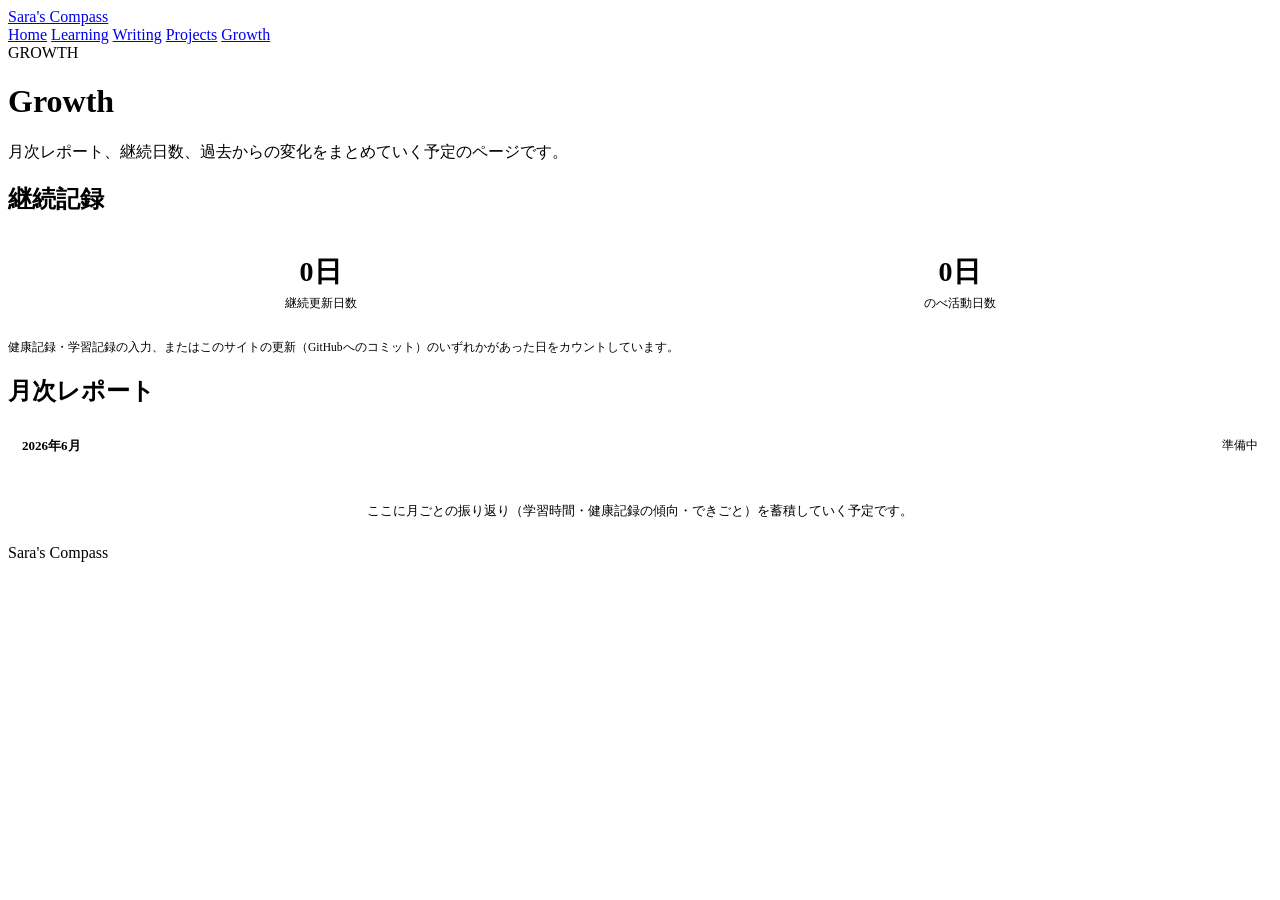
==== growth.html @ e3eaba7a "Add files via upload" ====
<!DOCTYPE html>
<html lang="ja">
<head>
<meta charset="UTF-8">
<meta name="viewport" content="width=device-width, initial-scale=1.0">
<title>Growth | Sara's Compass</title>
<link rel="stylesheet" href="style.css">
<style>
  body { --page-accent: var(--accent-health); --page-accent-soft: var(--accent-health-soft); --page-accent-dark: var(--accent-health-dark); }

  .streak-grid { display: grid; grid-template-columns: repeat(2, 1fr); gap: 14px; }
  @media (max-width: 600px) { .streak-grid { grid-template-columns: 1fr; } }

  .streak-card {
    background: var(--base-bg);
    border: 1px solid var(--base-border);
    border-radius: var(--radius-md);
    padding: 18px;
    text-align: center;
  }
  .streak-card .s-num { font-size: 28px; font-weight: 800; color: var(--page-accent-dark); }
  .streak-card .s-label { font-size: 12px; color: var(--ink-soft); margin-top: 4px; }

  .placeholder-note {
    text-align: center;
    padding: 24px;
    font-size: 12.5px;
    color: var(--ink-soft);
    background: var(--base-bg);
    border: 1px dashed var(--base-border);
    border-radius: var(--radius-md);
  }

  .month-list { display: flex; flex-direction: column; gap: 10px; }
  .month-row {
    display: flex; justify-content: space-between; align-items: center;
    border: 1px solid var(--base-border); border-radius: 8px;
    padding: 10px 14px; font-size: 13px;
  }
  .month-row .m-name { font-weight: 700; }
  .month-row .m-status { font-size: 11.5px; color: var(--ink-soft); }
</style>
</head>
<body>
<div class="page">

  <header class="site-header">
    <a href="index.html" class="logo"><img src="images/logo-icon.png" alt="">Sara's Compass</a>
    <nav>
      <a href="index.html">Home</a>
      <a href="learning.html">Learning</a>
      <a href="writing.html">Writing</a>
      <a href="projects.html">Projects</a>
      <a href="growth.html" class="active">Growth</a>
    </nav>
  </header>

  <div class="page-hero">
    <div class="eyebrow">GROWTH</div>
    <h1>Growth</h1>
    <p>月次レポート、継続日数、過去からの変化をまとめていく予定のページです。</p>
  </div>

  <div class="card">
    <h2>継続記録</h2>
    <div class="streak-grid">
      <div class="streak-card">
        <div class="s-num" id="streak-days">—</div>
        <div class="s-label">継続更新日数</div>
      </div>
      <div class="streak-card">
        <div class="s-num" id="total-days">—</div>
        <div class="s-label">のべ活動日数</div>
      </div>
    </div>
    <p style="font-size:11.5px; color:var(--ink-soft); margin-top:10px; margin-bottom:0;">
      健康記録・学習記録の入力、またはこのサイトの更新（GitHubへのコミット）のいずれかがあった日をカウントしています。
    </p>
  </div>

  <div class="card">
    <h2>月次レポート</h2>
    <div class="month-list">
      <div class="month-row">
        <span class="m-name">2026年6月</span>
        <span class="m-status">準備中</span>
      </div>
    </div>
    <div class="placeholder-note" style="margin-top:14px;">
      ここに月ごとの振り返り（学習時間・健康記録の傾向・できごと）を蓄積していく予定です。
    </div>
  </div>

  <footer class="site-footer">
    Sara's Compass
  </footer>

</div>

<script>
  const HEALTH_GAS_URL = 'https://script.google.com/macros/s/AKfycbxcG5koxkbuJ7c44aPmVAe-jpXJXW8dsl4aot_tIniA7-Nc7GJm3r-AOQHyXrndb4Mv/exec';
  const STUDY_GAS_URL = 'https://script.google.com/macros/s/AKfycbwaZx_bNjdmJnyV2wSdmSrdyR-SYGlVUEMKDazAEW4oGb7INTFfntMZIomzItU-MBJvTQ/exec';
  const GITHUB_API_URL = 'https://api.github.com/repos/sara-otsubo/sara-otsubo.github.io/commits?per_page=100';

  function toDateStr(d) {
    // タイムゾーンに関わらず "YYYY-MM-DD" の日付文字列に正規化
    const dt = new Date(d);
    const tz = dt.getTimezoneOffset() * 60000;
    return new Date(dt - tz).toISOString().slice(0, 10);
  }

  async function fetchHealthDates() {
    try {
      const res = await fetch(HEALTH_GAS_URL);
      const rows = await res.json();
      return rows.map(r => String(r.date).slice(0, 10)).filter(Boolean);
    } catch (e) { return []; }
  }

  async function fetchStudyDates() {
    try {
      const res = await fetch(STUDY_GAS_URL + '?type=log');
      const rows = await res.json();
      return rows.map(r => String(r.date).slice(0, 10)).filter(Boolean);
    } catch (e) { return []; }
  }

  async function fetchCommitDates() {
    try {
      const res = await fetch(GITHUB_API_URL);
      const commits = await res.json();
      if (!Array.isArray(commits)) return [];
      return commits.map(c => toDateStr(c.commit.author.date));
    } catch (e) { return []; }
  }

  function calcStreak(dateSet) {
    let streak = 0;
    let cursor = new Date();
    while (true) {
      const ds = toDateStr(cursor);
      if (dateSet.has(ds)) {
        streak++;
        cursor.setDate(cursor.getDate() - 1);
      } else {
        break;
      }
    }
    return streak;
  }

  async function loadStreak() {
    const [healthDates, studyDates, commitDates] = await Promise.all([
      fetchHealthDates(), fetchStudyDates(), fetchCommitDates()
    ]);
    const allDates = new Set([...healthDates, ...studyDates, ...commitDates]);

    const streak = calcStreak(allDates);
    document.getElementById('streak-days').textContent = streak + '日';
    document.getElementById('total-days').textContent = allDates.size + '日';
  }

  loadStreak();
</script>
<script src="secret.js"></script>
</body>
</html>
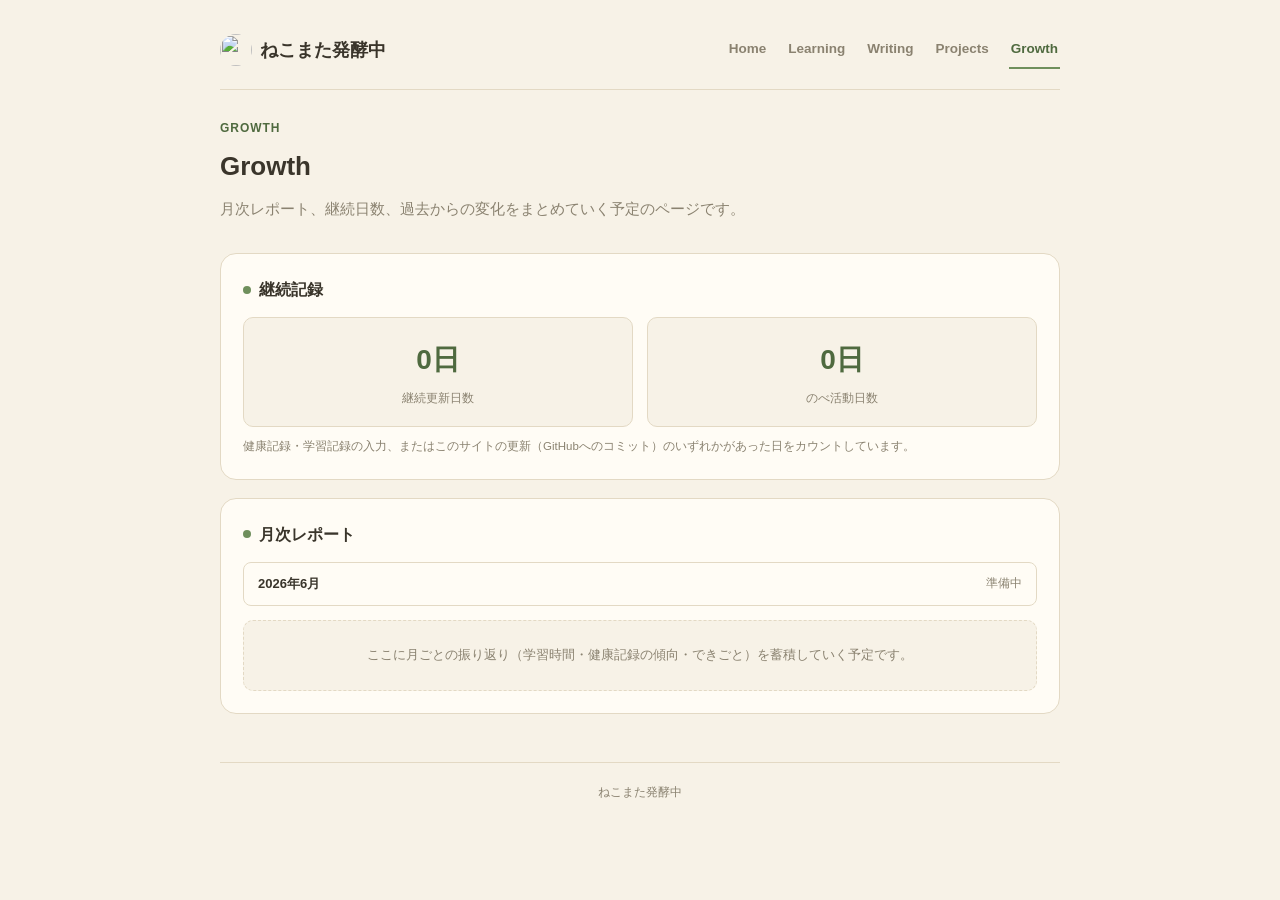
==== commit 18dc95a5: "Add files via upload" ====
--- a/growth.html
+++ b/growth.html
@@ -3,7 +3,7 @@
 <head>
 <meta charset="UTF-8">
 <meta name="viewport" content="width=device-width, initial-scale=1.0">
-<title>Growth | Sara's Compass</title>
+<title>Growth | ねこまた発酵中</title>
 <link rel="stylesheet" href="style.css">
 <style>
   body { --page-accent: var(--accent-health); --page-accent-soft: var(--accent-health-soft); --page-accent-dark: var(--accent-health-dark); }
@@ -45,7 +45,7 @@
 <div class="page">
 
   <header class="site-header">
-    <a href="index.html" class="logo"><img src="images/logo-icon.png" alt="">Sara's Compass</a>
+    <a href="index.html" class="logo"><img src="images/logo-icon.png" alt="">ねこまた発酵中</a>
     <nav>
       <a href="index.html">Home</a>
       <a href="learning.html">Learning</a>
@@ -92,7 +92,7 @@
   </div>
 
   <footer class="site-footer">
-    Sara's Compass
+    ねこまた発酵中
   </footer>
 
 </div>
--- a/style.css
+++ b/style.css
@@ -0,0 +1,332 @@
+/* ===========================================
+   共通スタイルシート
+   ベージュベース ＋ ページごとのアクセントカラー
+   =========================================== */
+
+:root {
+  /* ベース（共通） */
+  --base-bg: #f7f2e7;
+  --base-bg-card: #fffcf5;
+  --base-border: #e3d9c4;
+  --ink: #3a352b;
+  --ink-soft: #8a8270;
+
+  /* アクセント：トップページ（マリ・オレンジ） */
+  --accent-top: #d97a3f;
+  --accent-top-soft: #f0d9c4;
+  --accent-top-dark: #a85a2a;
+
+  /* アクセント：勉強記録（ジオ・ピンク） */
+  --accent-study: #d4537e;
+  --accent-study-soft: #f4c0d1;
+  --accent-study-dark: #993556;
+
+  /* アクセント：健康記録（ガジュマル・明るい緑） */
+  --accent-health: #6f8f5c;
+  --accent-health-soft: #d9e5cd;
+  --accent-health-dark: #4f6a3f;
+
+  /* アクセント：ブログ（深緑・知的で誠実） */
+  --accent-blog: #2f4d3a;
+  --accent-blog-soft: #d6e0d8;
+  --accent-blog-dark: #1d2f23;
+
+  /* アクセント：その他（グレー） */
+  --accent-other: #7a7670;
+  --accent-other-soft: #e3e0d9;
+  --accent-other-dark: #5a564f;
+
+  /* アクセント：Reading（澄んだ青） */
+  --accent-reading: #3a7ca5;
+  --accent-reading-soft: #cfe3ee;
+  --accent-reading-dark: #265e80;
+
+  /* アクセント：支出推移（ゴールド） */
+  --accent-expense: #b8860b;
+  --accent-expense-soft: #ecd9a8;
+  --accent-expense-dark: #8a6508;
+
+  --radius-md: 10px;
+  --radius-lg: 16px;
+}
+
+* { box-sizing: border-box; }
+
+html { overflow-x: hidden; }
+
+body {
+  margin: 0;
+  font-family: 'Zen Maru Gothic', 'Hiragino Maru Gothic ProN', 'Yu Gothic', sans-serif;
+  background: var(--base-bg);
+  color: var(--ink);
+  line-height: 1.7;
+  overflow-x: hidden;
+}
+
+.page {
+  max-width: 880px;
+  margin: 0 auto;
+  padding: 32px 20px 60px;
+  width: 100%;
+}
+
+/* ヘッダー（全ページ共通の枠、アクセント色だけ変わる） */
+.site-header {
+  display: flex;
+  align-items: center;
+  justify-content: space-between;
+  padding-bottom: 20px;
+  margin-bottom: 28px;
+  border-bottom: 1px solid var(--base-border);
+  flex-wrap: wrap;
+  gap: 10px;
+}
+
+.site-header .logo {
+  font-size: 18px;
+  font-weight: 800;
+  color: var(--ink);
+  text-decoration: none;
+  display: flex;
+  align-items: center;
+  gap: 8px;
+  flex-shrink: 0;
+}
+
+.site-header .logo img {
+  width: 32px;
+  height: 32px;
+  border-radius: 50%;
+  object-fit: cover;
+}
+
+.site-header nav {
+  display: flex;
+  gap: 18px;
+  overflow-x: auto;
+  -webkit-overflow-scrolling: touch;
+  scrollbar-width: none;
+  max-width: 100%;
+}
+
+.site-header nav::-webkit-scrollbar { display: none; }
+
+.site-header nav a {
+  font-size: 13.5px;
+  font-weight: 700;
+  color: var(--ink-soft);
+  text-decoration: none;
+  padding: 6px 2px;
+  border-bottom: 2px solid transparent;
+  transition: color .15s, border-color .15s;
+  white-space: nowrap;
+  flex-shrink: 0;
+}
+
+.site-header nav a:hover {
+  color: var(--ink);
+}
+
+.site-header nav a.active {
+  color: var(--page-accent-dark);
+  border-bottom-color: var(--page-accent);
+}
+
+/* ページタイトルブロック */
+.page-hero {
+  margin-bottom: 32px;
+}
+
+.page-hero .eyebrow {
+  font-size: 12px;
+  font-weight: 700;
+  letter-spacing: 0.08em;
+  color: var(--page-accent-dark);
+  margin-bottom: 6px;
+}
+
+.page-hero h1 {
+  margin: 0 0 8px;
+  font-size: 26px;
+  font-weight: 800;
+  color: var(--ink);
+}
+
+.page-hero p {
+  margin: 0;
+  font-size: 14.5px;
+  color: var(--ink-soft);
+}
+
+/* カード */
+.card {
+  background: var(--base-bg-card);
+  border: 1px solid var(--base-border);
+  border-radius: var(--radius-lg);
+  padding: 22px;
+  margin-bottom: 18px;
+  overflow-x: hidden;
+}
+
+.card h2 {
+  margin: 0 0 14px;
+  font-size: 16px;
+  font-weight: 800;
+  color: var(--ink);
+  display: flex;
+  align-items: center;
+  gap: 8px;
+}
+
+.card h2::before {
+  content: '';
+  width: 8px;
+  height: 8px;
+  border-radius: 50%;
+  background: var(--page-accent);
+  display: inline-block;
+}
+
+/* アクセントボタン */
+.btn-accent {
+  display: inline-flex;
+  align-items: center;
+  gap: 6px;
+  background: var(--page-accent);
+  color: #fffdf8;
+  border: none;
+  border-radius: 999px;
+  padding: 10px 20px;
+  font-size: 13.5px;
+  font-weight: 700;
+  text-decoration: none;
+  cursor: pointer;
+  transition: opacity .15s;
+}
+
+.btn-accent:hover { opacity: 0.85; }
+
+/* タグ・チップ */
+.tag {
+  display: inline-block;
+  background: var(--page-accent-soft);
+  color: var(--page-accent-dark);
+  border-radius: 999px;
+  padding: 3px 12px;
+  font-size: 11.5px;
+  font-weight: 700;
+}
+
+/* グリッドカード（トップページのナビカード等） */
+.nav-grid {
+  display: grid;
+  grid-template-columns: repeat(2, 1fr);
+  gap: 16px;
+}
+
+.nav-card {
+  display: block;
+  background: var(--base-bg-card);
+  border: 1px solid var(--base-border);
+  border-radius: var(--radius-lg);
+  padding: 20px;
+  text-decoration: none;
+  color: var(--ink);
+  transition: transform .15s, box-shadow .15s;
+  border-left: 4px solid var(--card-accent, var(--page-accent));
+}
+
+.nav-card:hover {
+  transform: translateY(-2px);
+  box-shadow: 0 4px 14px rgba(0,0,0,0.06);
+}
+
+.nav-card .nc-title {
+  font-size: 15.5px;
+  font-weight: 800;
+  margin-bottom: 4px;
+}
+
+.nav-card .nc-desc {
+  font-size: 12.5px;
+  color: var(--ink-soft);
+}
+
+footer.site-footer {
+  margin-top: 48px;
+  padding-top: 20px;
+  border-top: 1px solid var(--base-border);
+  font-size: 11.5px;
+  color: var(--ink-soft);
+  text-align: center;
+}
+
+/* ===========================================
+   スマホ向けレイアウト調整
+   =========================================== */
+@media (max-width: 600px) {
+  .page {
+    padding: 20px 14px 44px;
+  }
+
+  .nav-grid {
+    grid-template-columns: 1fr;
+  }
+
+  .site-header {
+    padding-bottom: 14px;
+    margin-bottom: 20px;
+    flex-direction: column;
+    align-items: flex-start;
+  }
+
+  .site-header .logo {
+    font-size: 16px;
+  }
+
+  .site-header .logo img {
+    width: 28px;
+    height: 28px;
+  }
+
+  .site-header nav {
+    gap: 10px 14px;
+    width: 100%;
+    flex-wrap: wrap;
+    overflow-x: visible;
+  }
+
+  .site-header nav a {
+    font-size: 12.5px;
+  }
+
+  .page-hero h1 {
+    font-size: 21px;
+  }
+
+  .page-hero p {
+    font-size: 13.5px;
+  }
+
+  .card {
+    padding: 16px;
+  }
+
+  /* フォームの横並び要素は縦積みに */
+  .inline-row {
+    flex-wrap: wrap;
+  }
+
+  /* テーブルは横スクロールできるように */
+  table {
+    display: block;
+    overflow-x: auto;
+    -webkit-overflow-scrolling: touch;
+    white-space: nowrap;
+  }
+
+  /* 数値入力欄などが画面幅を超えないように */
+  input, select, textarea {
+    max-width: 100%;
+  }
+}
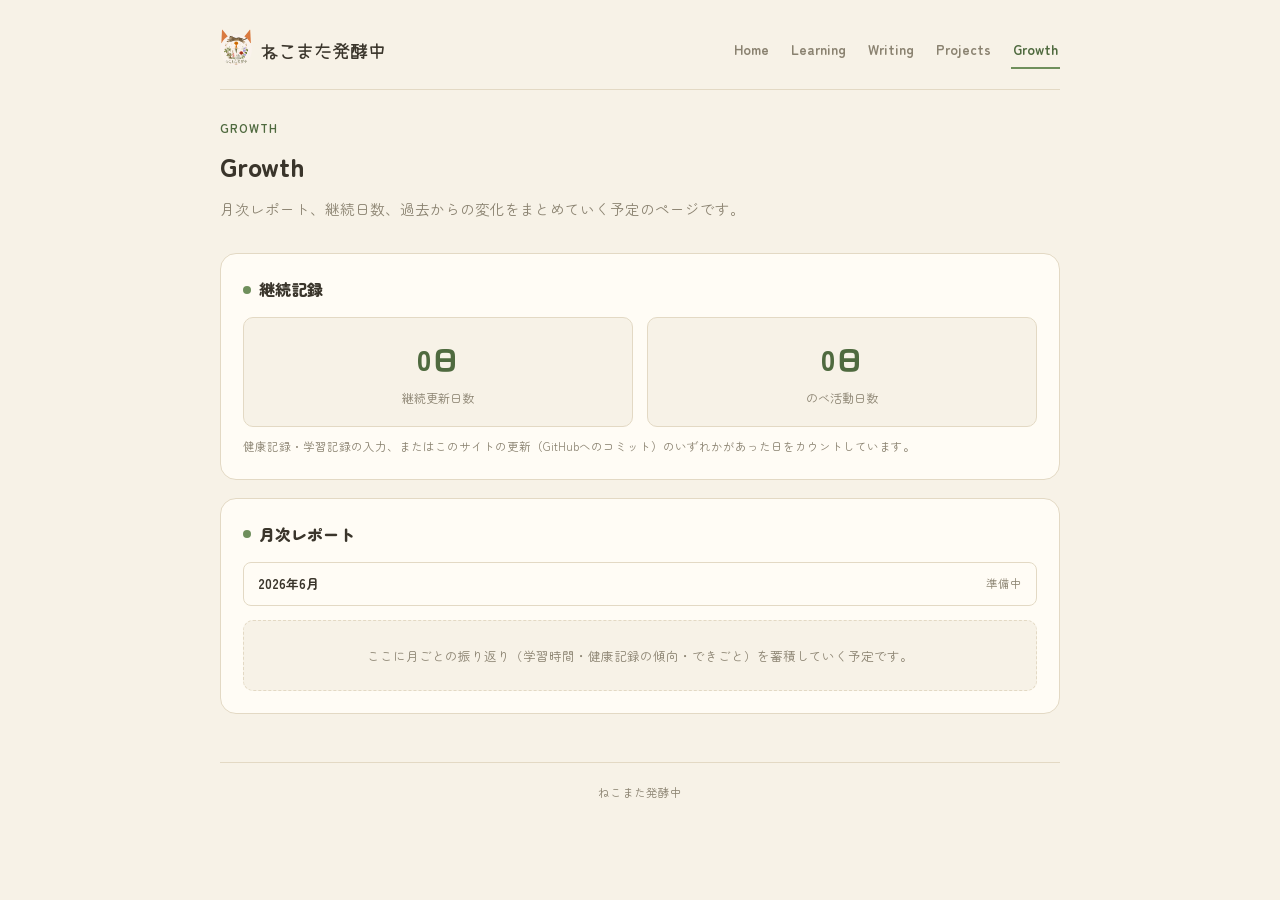
==== commit 5e4d09eb: "Add files via upload" ====
--- a/growth.html
+++ b/growth.html
@@ -45,7 +45,7 @@
 <div class="page">
 
   <header class="site-header">
-    <a href="index.html" class="logo"><img src="images/logo-icon.png" alt="">ねこまた発酵中</a>
+    <a href="index.html" class="logo"><span class="cat-ear-frame"><img src="images/logo-icon.png" alt=""></span><span class="playful-heading">ねこまた発酵中</span></a>
     <nav>
       <a href="index.html">Home</a>
       <a href="learning.html">Learning</a>
@@ -100,7 +100,7 @@
 <script>
   const HEALTH_GAS_URL = 'https://script.google.com/macros/s/AKfycbxcG5koxkbuJ7c44aPmVAe-jpXJXW8dsl4aot_tIniA7-Nc7GJm3r-AOQHyXrndb4Mv/exec';
   const STUDY_GAS_URL = 'https://script.google.com/macros/s/AKfycbwaZx_bNjdmJnyV2wSdmSrdyR-SYGlVUEMKDazAEW4oGb7INTFfntMZIomzItU-MBJvTQ/exec';
-  const GITHUB_API_URL = 'https://api.github.com/repos/sara-otsubo/sara-otsubo.github.io/commits?per_page=100';
+  const GITHUB_API_URL = 'https://api.github.com/repos/hakko-neko/hakko-neko.github.io/commits?per_page=100';
 
   function toDateStr(d) {
     // タイムゾーンに関わらず "YYYY-MM-DD" の日付文字列に正規化
--- a/style.css
+++ b/style.css
@@ -2,6 +2,8 @@
    共通スタイルシート
    ベージュベース ＋ ページごとのアクセントカラー
    =========================================== */
+
+@import url('https://fonts.googleapis.com/css2?family=Yomogi&family=Zen+Maru+Gothic:wght@400;700;800&display=swap');
 
 :root {
   /* ベース（共通） */
@@ -261,6 +263,43 @@
   text-align: center;
 }
 
+/* 遊び心を出したい見出し（サイト名・ロゴ横テキストなど）専用フォント */
+.playful-heading {
+  font-family: 'Yomogi', 'Zen Maru Gothic', sans-serif;
+  font-weight: 700;
+}
+
+/* 猫耳フレーム（ロゴ画像を丸く囲み、上部に耳をつける） */
+.cat-ear-frame {
+  position: relative;
+  display: inline-block;
+}
+.cat-ear-frame::before,
+.cat-ear-frame::after {
+  content: '';
+  position: absolute;
+  top: -18%;
+  width: 32%;
+  height: 42%;
+  background: var(--accent-top);
+  clip-path: polygon(50% 0%, 0% 100%, 100% 100%);
+  z-index: 0;
+}
+.cat-ear-frame::before {
+  left: -4%;
+  transform: rotate(-18deg);
+}
+.cat-ear-frame::after {
+  right: -4%;
+  transform: rotate(18deg);
+}
+.cat-ear-frame img {
+  position: relative;
+  z-index: 1;
+  border-radius: 50%;
+  display: block;
+}
+
 /* ===========================================
    スマホ向けレイアウト調整
    =========================================== */
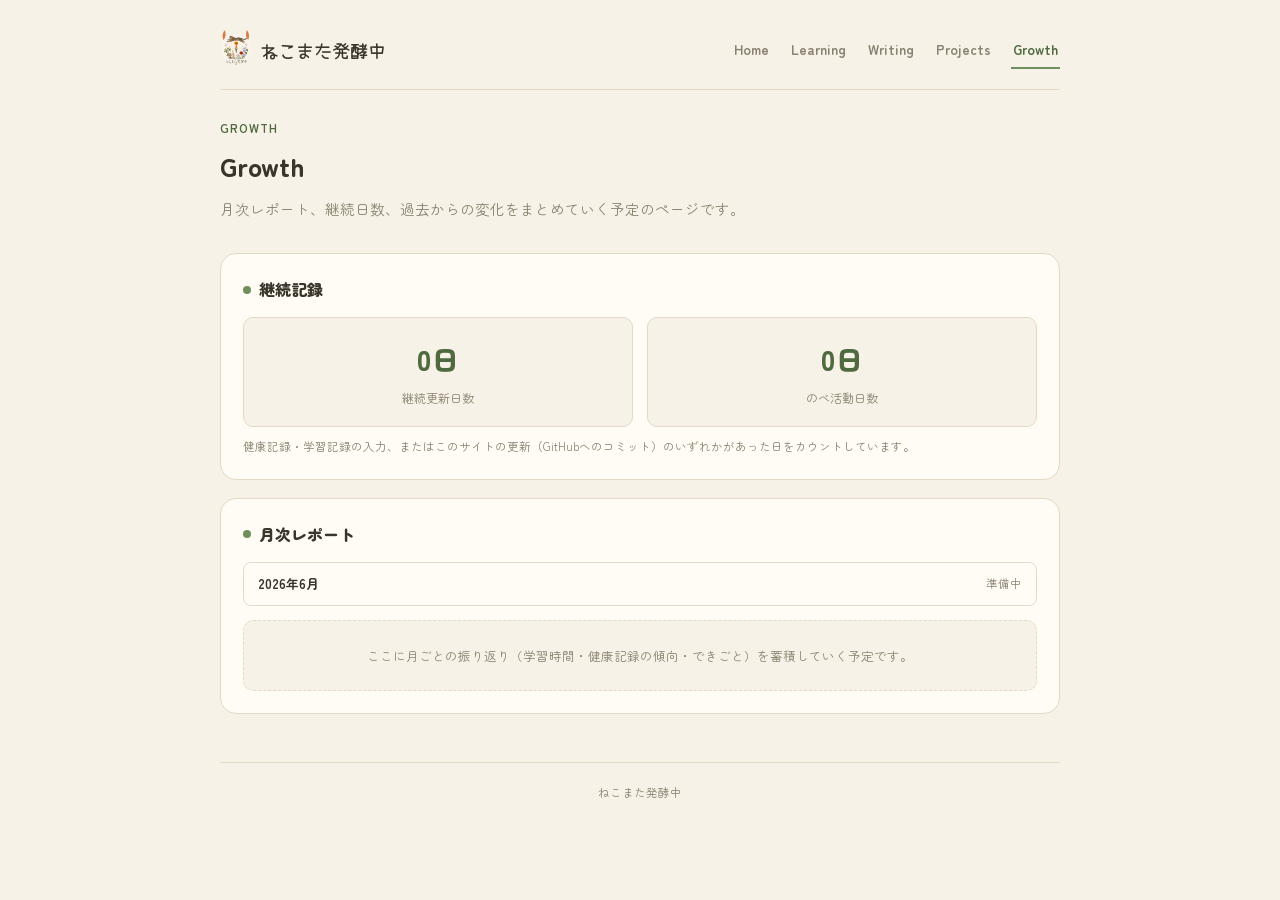
==== commit 8e4587f9: "Add files via upload" ====
--- a/growth.html
+++ b/growth.html
@@ -45,7 +45,7 @@
 <div class="page">
 
   <header class="site-header">
-    <a href="index.html" class="logo"><span class="cat-ear-frame"><img src="images/logo-icon.png" alt=""></span><span class="playful-heading">ねこまた発酵中</span></a>
+    <a href="index.html" class="logo"><span class="cat-ear-frame"><span class="cat-ear left"><svg viewBox="0 0 100 100"><path d="M50 0 C20 25, 5 60, 15 100 C35 85, 55 60, 50 0 Z" fill="var(--accent-top)"/></svg></span><span class="cat-ear right"><svg viewBox="0 0 100 100"><path d="M50 0 C20 25, 5 60, 15 100 C35 85, 55 60, 50 0 Z" fill="var(--accent-top)"/></svg></span><img src="images/logo-icon.png" alt=""></span><span class="playful-heading">ねこまた発酵中</span></a>
     <nav>
       <a href="index.html">Home</a>
       <a href="learning.html">Learning</a>
--- a/style.css
+++ b/style.css
@@ -274,24 +274,25 @@
   position: relative;
   display: inline-block;
 }
-.cat-ear-frame::before,
-.cat-ear-frame::after {
-  content: '';
+.cat-ear-frame .cat-ear {
   position: absolute;
-  top: -18%;
-  width: 32%;
-  height: 42%;
-  background: var(--accent-top);
-  clip-path: polygon(50% 0%, 0% 100%, 100% 100%);
+  top: -14%;
+  width: 30%;
+  height: 30%;
   z-index: 0;
 }
-.cat-ear-frame::before {
-  left: -4%;
-  transform: rotate(-18deg);
-}
-.cat-ear-frame::after {
-  right: -4%;
-  transform: rotate(18deg);
+.cat-ear-frame .cat-ear.left {
+  left: 4%;
+  transform: rotate(-12deg);
+}
+.cat-ear-frame .cat-ear.right {
+  right: 4%;
+  transform: rotate(12deg) scaleX(-1);
+}
+.cat-ear-frame .cat-ear svg {
+  width: 100%;
+  height: 100%;
+  display: block;
 }
 .cat-ear-frame img {
   position: relative;
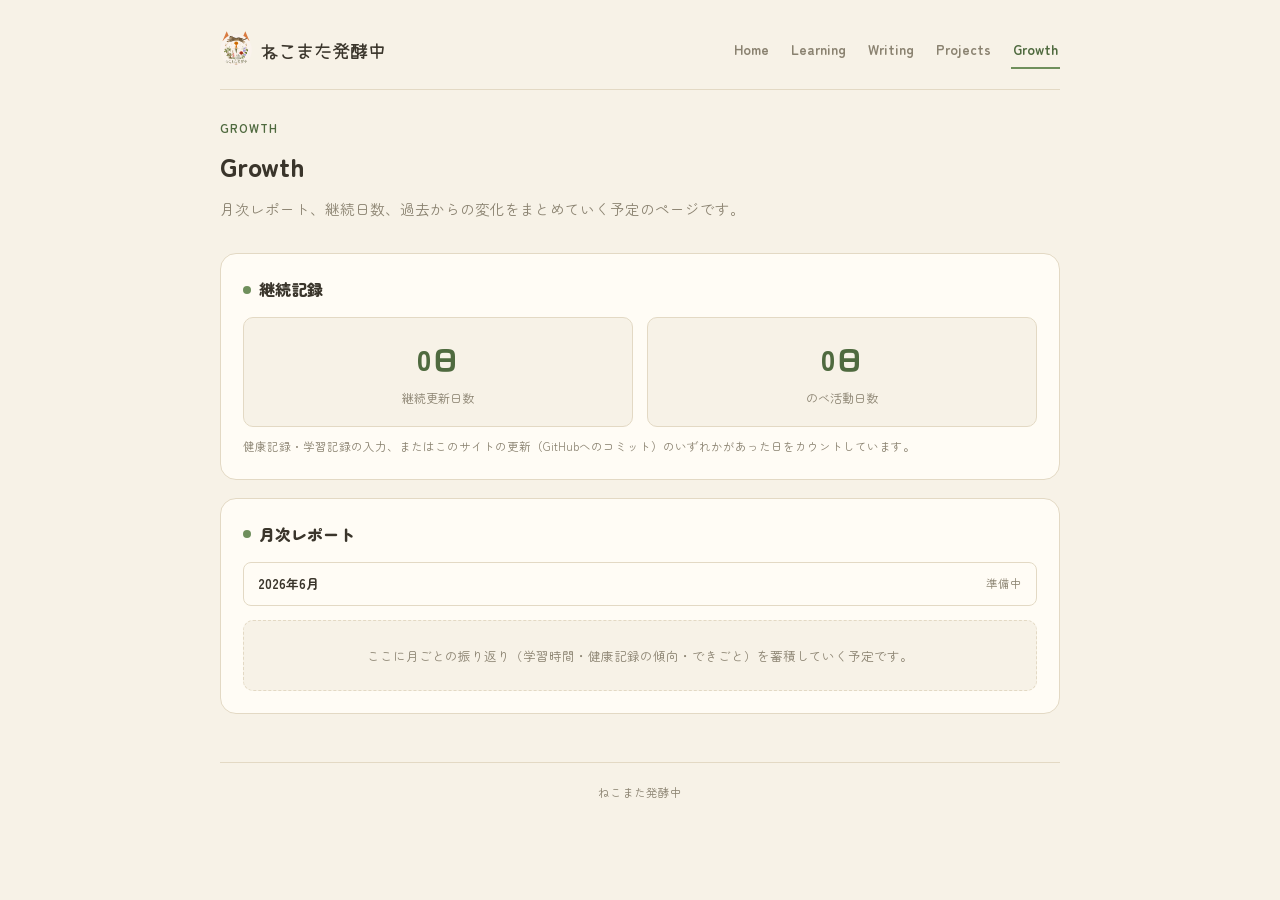
==== commit f388b229: "Add files via upload" ====
--- a/growth.html
+++ b/growth.html
@@ -45,7 +45,7 @@
 <div class="page">
 
   <header class="site-header">
-    <a href="index.html" class="logo"><span class="cat-ear-frame"><span class="cat-ear left"><svg viewBox="0 0 100 100"><path d="M50 0 C20 25, 5 60, 15 100 C35 85, 55 60, 50 0 Z" fill="var(--accent-top)"/></svg></span><span class="cat-ear right"><svg viewBox="0 0 100 100"><path d="M50 0 C20 25, 5 60, 15 100 C35 85, 55 60, 50 0 Z" fill="var(--accent-top)"/></svg></span><img src="images/logo-icon.png" alt=""></span><span class="playful-heading">ねこまた発酵中</span></a>
+    <a href="index.html" class="logo"><span class="cat-ear-frame"><img src="images/logo-icon.png" alt=""></span><span class="playful-heading">ねこまた発酵中</span></a>
     <nav>
       <a href="index.html">Home</a>
       <a href="learning.html">Learning</a>
--- a/style.css
+++ b/style.css
@@ -269,30 +269,27 @@
   font-weight: 700;
 }
 
-/* 猫耳フレーム（ロゴ画像を丸く囲み、上部に耳をつける） */
+/* 猫耳フレーム（ロゴ画像の上に正三角形を重ねて耳っぽく見せる） */
 .cat-ear-frame {
   position: relative;
   display: inline-block;
 }
-.cat-ear-frame .cat-ear {
+.cat-ear-frame::before,
+.cat-ear-frame::after {
+  content: '';
   position: absolute;
-  top: -14%;
+  top: -10%;
   width: 30%;
   height: 30%;
+  background: var(--accent-top);
+  clip-path: polygon(50% 0%, 6.7% 100%, 93.3% 100%); /* 正三角形に近い比率 */
   z-index: 0;
 }
-.cat-ear-frame .cat-ear.left {
-  left: 4%;
-  transform: rotate(-12deg);
-}
-.cat-ear-frame .cat-ear.right {
-  right: 4%;
-  transform: rotate(12deg) scaleX(-1);
-}
-.cat-ear-frame .cat-ear svg {
-  width: 100%;
-  height: 100%;
-  display: block;
+.cat-ear-frame::before {
+  left: 6%;
+}
+.cat-ear-frame::after {
+  right: 6%;
 }
 .cat-ear-frame img {
   position: relative;
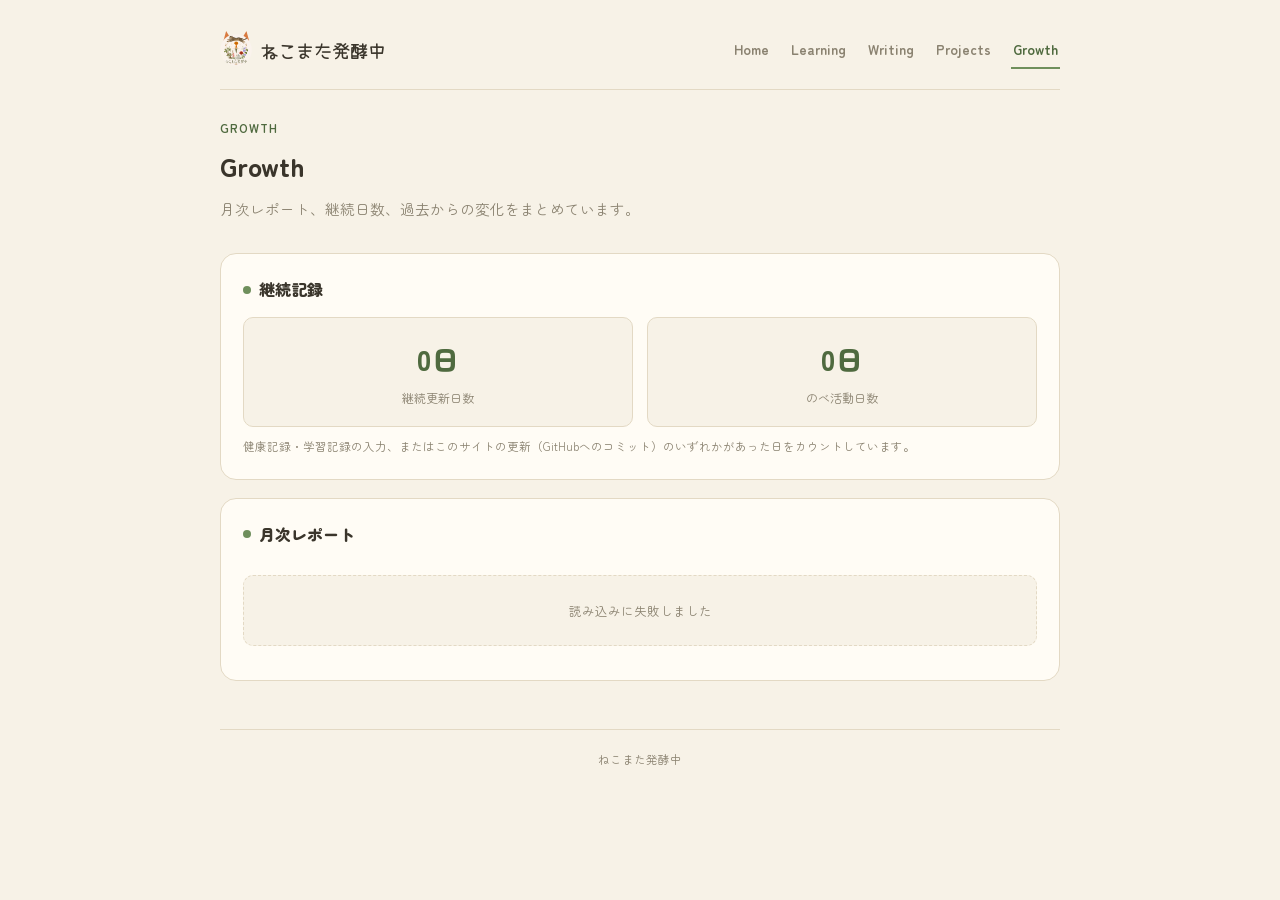
==== commit 167221bb: "Add files via upload" ====
--- a/growth.html
+++ b/growth.html
@@ -31,14 +31,43 @@
     border-radius: var(--radius-md);
   }
 
-  .month-list { display: flex; flex-direction: column; gap: 10px; }
-  .month-row {
-    display: flex; justify-content: space-between; align-items: center;
-    border: 1px solid var(--base-border); border-radius: 8px;
-    padding: 10px 14px; font-size: 13px;
-  }
-  .month-row .m-name { font-weight: 700; }
-  .month-row .m-status { font-size: 11.5px; color: var(--ink-soft); }
+  .month-report-list { display: flex; flex-direction: column; gap: 14px; }
+  .month-report-card {
+    background: var(--base-bg);
+    border: 1px solid var(--base-border);
+    border-radius: var(--radius-md);
+    padding: 16px 18px;
+  }
+  .month-report-card .mr-title {
+    font-size: 14.5px;
+    font-weight: 800;
+    color: var(--page-accent-dark);
+    margin-bottom: 10px;
+  }
+  .month-report-card .mr-stats {
+    display: flex;
+    gap: 10px;
+    flex-wrap: wrap;
+    margin-bottom: 10px;
+  }
+  .month-report-card .mr-stat {
+    background: var(--base-bg-card);
+    border: 1px solid var(--base-border);
+    border-radius: 999px;
+    padding: 5px 12px;
+    font-size: 11.5px;
+    font-weight: 700;
+    color: var(--ink);
+  }
+  .month-report-card .mr-reflection {
+    font-size: 13px;
+    color: var(--ink);
+    line-height: 1.7;
+    background: var(--base-bg-card);
+    border-left: 3px solid var(--page-accent);
+    padding: 10px 14px;
+    border-radius: 6px;
+  }
 </style>
 </head>
 <body>
@@ -58,7 +87,7 @@
   <div class="page-hero">
     <div class="eyebrow">GROWTH</div>
     <h1>Growth</h1>
-    <p>月次レポート、継続日数、過去からの変化をまとめていく予定のページです。</p>
+    <p>月次レポート、継続日数、過去からの変化をまとめています。</p>
   </div>
 
   <div class="card">
@@ -80,14 +109,8 @@
 
   <div class="card">
     <h2>月次レポート</h2>
-    <div class="month-list">
-      <div class="month-row">
-        <span class="m-name">2026年6月</span>
-        <span class="m-status">準備中</span>
-      </div>
-    </div>
-    <div class="placeholder-note" style="margin-top:14px;">
-      ここに月ごとの振り返り（学習時間・健康記録の傾向・できごと）を蓄積していく予定です。
+    <div class="month-report-list" id="month-report-list">
+      <p class="placeholder-note">読み込み中…</p>
     </div>
   </div>
 
@@ -101,6 +124,7 @@
   const HEALTH_GAS_URL = 'https://script.google.com/macros/s/AKfycbxcG5koxkbuJ7c44aPmVAe-jpXJXW8dsl4aot_tIniA7-Nc7GJm3r-AOQHyXrndb4Mv/exec';
   const STUDY_GAS_URL = 'https://script.google.com/macros/s/AKfycbwaZx_bNjdmJnyV2wSdmSrdyR-SYGlVUEMKDazAEW4oGb7INTFfntMZIomzItU-MBJvTQ/exec';
   const GITHUB_API_URL = 'https://api.github.com/repos/hakko-neko/hakko-neko.github.io/commits?per_page=100';
+  const MONTHLY_REPORT_GAS_URL = 'https://script.google.com/macros/s/AKfycbyjF5cONqHklmUj1WTDGlug8mKE0OwBoWmOyUK-HrGb9pL68ai7nbZEnCwJpkMOQ5F6xg/exec';
 
   function toDateStr(d) {
     // タイムゾーンに関わらず "YYYY-MM-DD" の日付文字列に正規化
@@ -160,7 +184,46 @@
     document.getElementById('total-days').textContent = allDates.size + '日';
   }
 
+  function yearMonthLabel(ym) {
+    const [y, m] = String(ym).split('-');
+    return y + '年' + Number(m) + '月';
+  }
+
+  function escapeHtml(str) {
+    const div = document.createElement('div');
+    div.textContent = str;
+    return div.innerHTML;
+  }
+
+  async function loadMonthlyReports() {
+    const listEl = document.getElementById('month-report-list');
+    try {
+      const res = await fetch(MONTHLY_REPORT_GAS_URL);
+      const rows = await res.json();
+      if (!rows || rows.length === 0) {
+        listEl.innerHTML = '<p class="placeholder-note">まだ月次レポートがありません</p>';
+        return;
+      }
+      const sorted = rows.slice().sort((a, b) => String(b.year_month).localeCompare(String(a.year_month)));
+      listEl.innerHTML = sorted.map(r => {
+        const studyHours = r.study_minutes_total ? (Number(r.study_minutes_total) / 60).toFixed(1) : '0';
+        return '<div class="month-report-card">' +
+          '<div class="mr-title">' + yearMonthLabel(r.year_month) + '</div>' +
+          '<div class="mr-stats">' +
+            '<span class="mr-stat">📚 学習 ' + studyHours + '時間</span>' +
+            '<span class="mr-stat">📝 学習記録 ' + (r.study_days || 0) + '日</span>' +
+            '<span class="mr-stat">🌿 健康記録 ' + (r.health_days || 0) + '日</span>' +
+          '</div>' +
+          (r.reflection ? '<div class="mr-reflection">' + escapeHtml(String(r.reflection)) + '</div>' : '') +
+          '</div>';
+      }).join('');
+    } catch (err) {
+      listEl.innerHTML = '<p class="placeholder-note">読み込みに失敗しました</p>';
+    }
+  }
+
   loadStreak();
+  loadMonthlyReports();
 </script>
 <script src="secret.js"></script>
 </body>
--- a/style.css
+++ b/style.css
@@ -287,15 +287,21 @@
 }
 .cat-ear-frame::before {
   left: 6%;
+  transform: rotate(-8deg);
 }
 .cat-ear-frame::after {
   right: 6%;
+  transform: rotate(8deg);
 }
 .cat-ear-frame img {
   position: relative;
   z-index: 1;
   border-radius: 50%;
   display: block;
+  width: 100%;
+  height: 100%;
+  object-fit: cover;
+  object-position: center 30%;
 }
 
 /* ===========================================
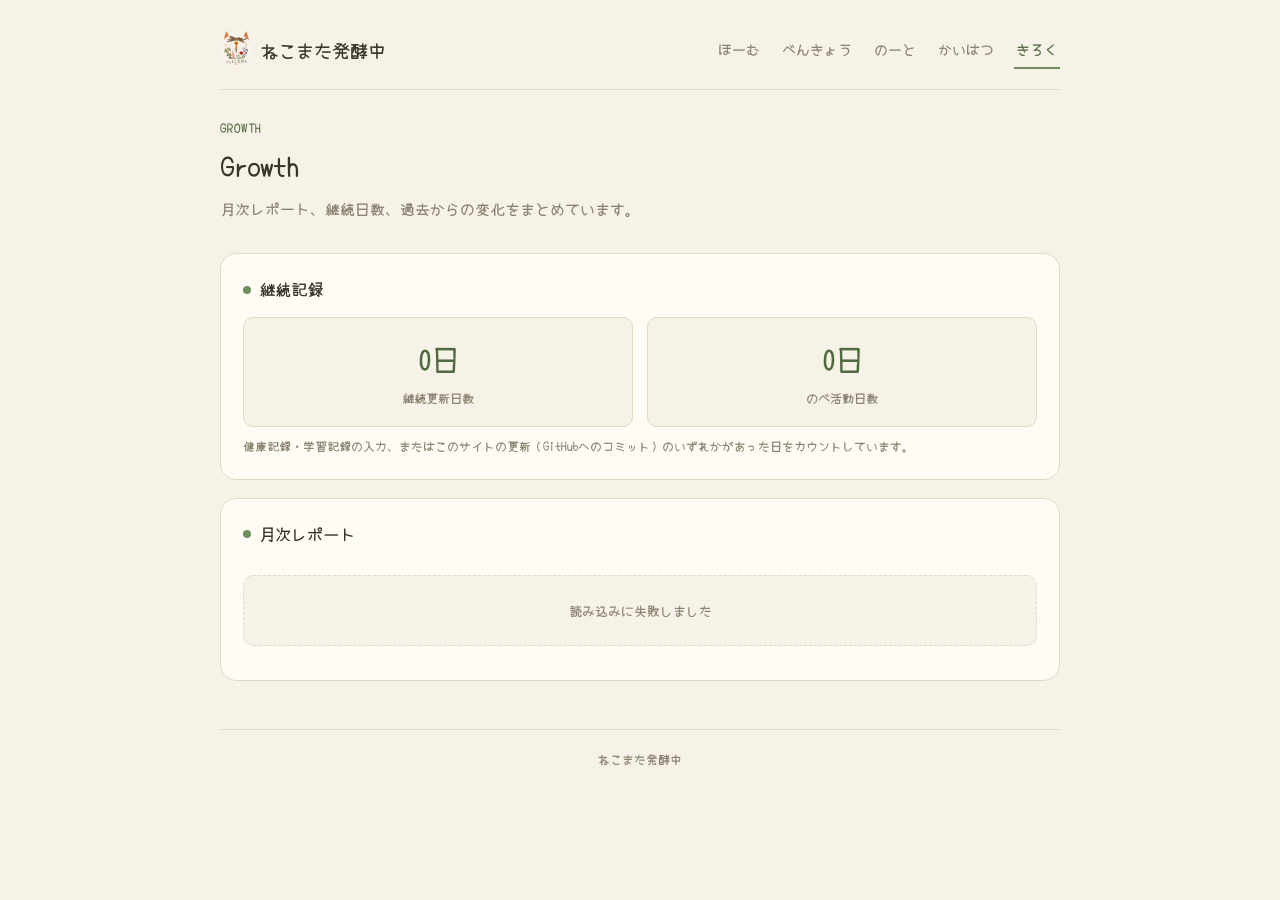
==== commit da0ff5c3: "Add files via upload" ====
--- a/growth.html
+++ b/growth.html
@@ -21,6 +21,44 @@
   .streak-card .s-num { font-size: 28px; font-weight: 800; color: var(--page-accent-dark); }
   .streak-card .s-label { font-size: 12px; color: var(--ink-soft); margin-top: 4px; }
 
+  .month-report-list { display: flex; flex-direction: column; gap: 14px; }
+  .month-report-card {
+    background: var(--base-bg);
+    border: 1px solid var(--base-border);
+    border-radius: var(--radius-md);
+    padding: 16px 18px;
+  }
+  .month-report-card .mr-title {
+    font-size: 14.5px;
+    font-weight: 800;
+    color: var(--page-accent-dark);
+    margin-bottom: 10px;
+  }
+  .month-report-card .mr-stats {
+    display: flex;
+    gap: 10px;
+    flex-wrap: wrap;
+    margin-bottom: 10px;
+  }
+  .month-report-card .mr-stat {
+    background: var(--base-bg-card);
+    border: 1px solid var(--base-border);
+    border-radius: 999px;
+    padding: 5px 12px;
+    font-size: 11.5px;
+    font-weight: 700;
+    color: var(--ink);
+  }
+  .month-report-card .mr-reflection {
+    font-size: 13px;
+    color: var(--ink);
+    line-height: 1.7;
+    background: var(--base-bg-card);
+    border-left: 3px solid var(--page-accent);
+    padding: 10px 14px;
+    border-radius: 6px;
+  }
+
   .placeholder-note {
     text-align: center;
     padding: 24px;
@@ -30,44 +68,6 @@
     border: 1px dashed var(--base-border);
     border-radius: var(--radius-md);
   }
-
-  .month-report-list { display: flex; flex-direction: column; gap: 14px; }
-  .month-report-card {
-    background: var(--base-bg);
-    border: 1px solid var(--base-border);
-    border-radius: var(--radius-md);
-    padding: 16px 18px;
-  }
-  .month-report-card .mr-title {
-    font-size: 14.5px;
-    font-weight: 800;
-    color: var(--page-accent-dark);
-    margin-bottom: 10px;
-  }
-  .month-report-card .mr-stats {
-    display: flex;
-    gap: 10px;
-    flex-wrap: wrap;
-    margin-bottom: 10px;
-  }
-  .month-report-card .mr-stat {
-    background: var(--base-bg-card);
-    border: 1px solid var(--base-border);
-    border-radius: 999px;
-    padding: 5px 12px;
-    font-size: 11.5px;
-    font-weight: 700;
-    color: var(--ink);
-  }
-  .month-report-card .mr-reflection {
-    font-size: 13px;
-    color: var(--ink);
-    line-height: 1.7;
-    background: var(--base-bg-card);
-    border-left: 3px solid var(--page-accent);
-    padding: 10px 14px;
-    border-radius: 6px;
-  }
 </style>
 </head>
 <body>
@@ -76,11 +76,11 @@
   <header class="site-header">
     <a href="index.html" class="logo"><span class="cat-ear-frame"><img src="images/logo-icon.png" alt=""></span><span class="playful-heading">ねこまた発酵中</span></a>
     <nav>
-      <a href="index.html">Home</a>
-      <a href="learning.html">Learning</a>
-      <a href="writing.html">Writing</a>
-      <a href="projects.html">Projects</a>
-      <a href="growth.html" class="active">Growth</a>
+      <a href="index.html">ほーむ</a>
+      <a href="learning.html">べんきょう</a>
+      <a href="writing.html">のーと</a>
+      <a href="projects.html">かいはつ</a>
+      <a href="growth.html" class="active">きろく</a>
     </nav>
   </header>
 
@@ -127,7 +127,6 @@
   const MONTHLY_REPORT_GAS_URL = 'https://script.google.com/macros/s/AKfycbyjF5cONqHklmUj1WTDGlug8mKE0OwBoWmOyUK-HrGb9pL68ai7nbZEnCwJpkMOQ5F6xg/exec';
 
   function toDateStr(d) {
-    // タイムゾーンに関わらず "YYYY-MM-DD" の日付文字列に正規化
     const dt = new Date(d);
     const tz = dt.getTimezoneOffset() * 60000;
     return new Date(dt - tz).toISOString().slice(0, 10);
--- a/style.css
+++ b/style.css
@@ -58,11 +58,12 @@
 
 body {
   margin: 0;
-  font-family: 'Zen Maru Gothic', 'Hiragino Maru Gothic ProN', 'Yu Gothic', sans-serif;
+  font-family: 'Yomogi', 'Zen Maru Gothic', 'Hiragino Maru Gothic ProN', 'Yu Gothic', sans-serif;
   background: var(--base-bg);
   color: var(--ink);
   line-height: 1.7;
   overflow-x: hidden;
+  font-weight: 700;
 }
 
 .page {
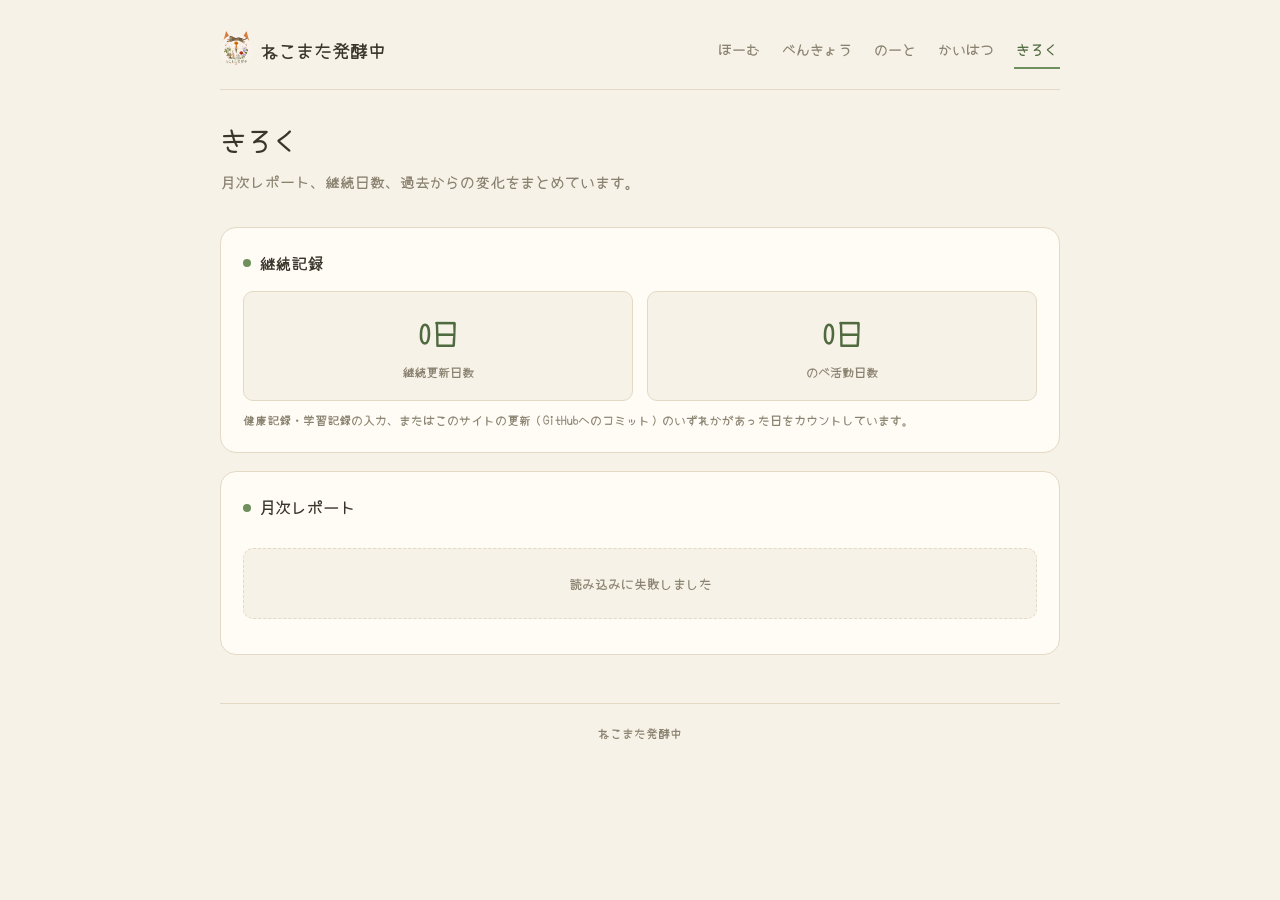
==== commit 70f5fa30: "Add files via upload" ====
--- a/growth.html
+++ b/growth.html
@@ -85,8 +85,7 @@
   </header>
 
   <div class="page-hero">
-    <div class="eyebrow">GROWTH</div>
-    <h1>Growth</h1>
+    <h1>きろく</h1>
     <p>月次レポート、継続日数、過去からの変化をまとめています。</p>
   </div>
 
